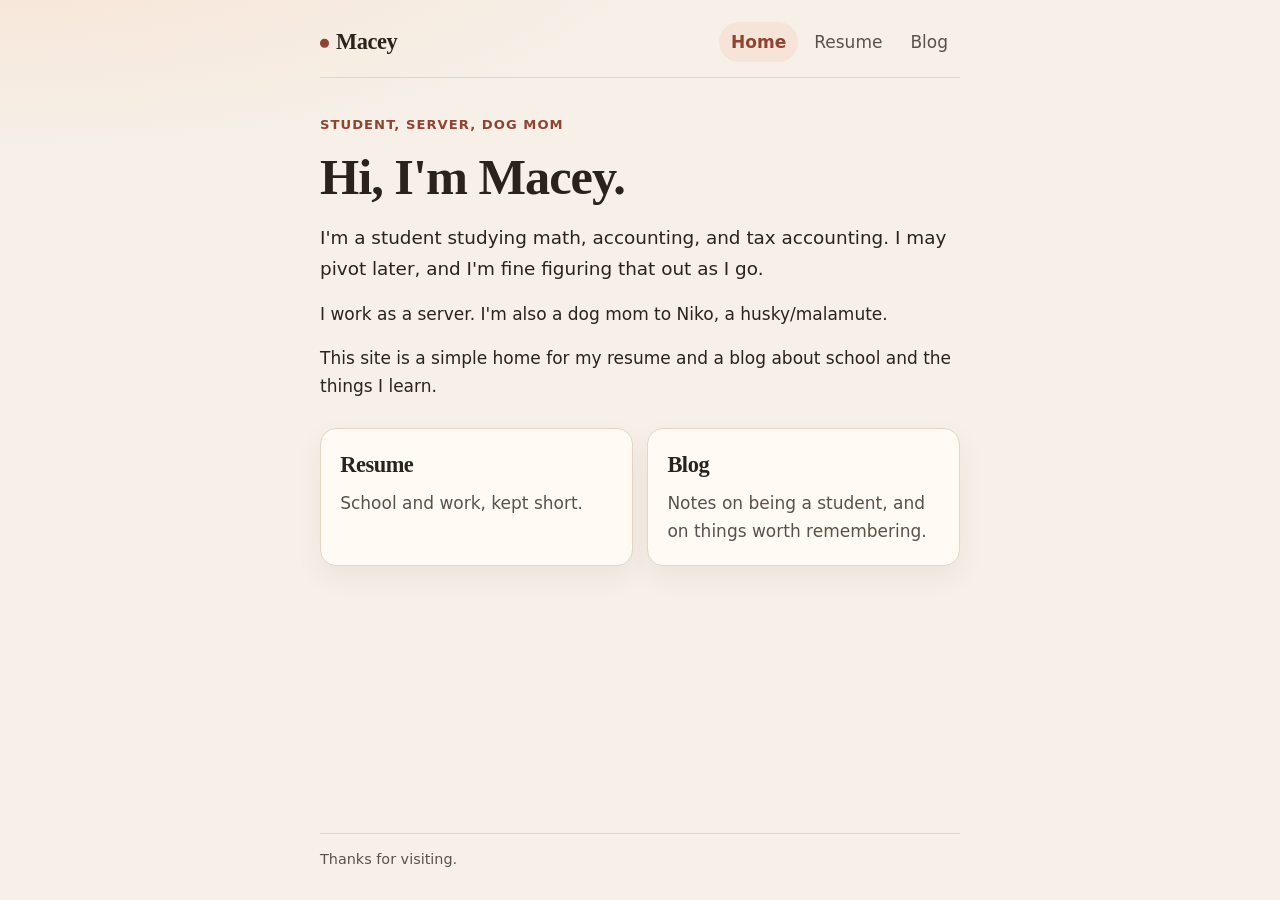
==== index.html @ 6927e155 "Add a simple static personal site Home, resume, and a starter blog post in plain HTML and CSS, plus " ====
<!DOCTYPE html>
<html lang="en">
<head>
  <meta charset="utf-8">
  <meta name="viewport" content="width=device-width, initial-scale=1">
  <title>Macey</title>
  <meta name="description" content="Macey is a student studying math, accounting, and tax accounting. She works as a server and is a dog mom to Niko.">
  <meta name="theme-color" content="#f6f0e8">
  <link rel="icon" href="favicon.svg" type="image/svg+xml">
  <link rel="stylesheet" href="css/styles.css">
</head>
<body>
  <a class="skip-link" href="#main">Skip to content</a>
  <div class="page">
    <header class="site-header">
      <a class="site-name" href="index.html">Macey</a>
      <nav aria-label="Main">
        <a href="index.html" aria-current="page">Home</a>
        <a href="resume.html">Resume</a>
        <a href="blog/index.html">Blog</a>
      </nav>
    </header>

    <main id="main">
      <p class="kicker">Student, server, dog mom</p>
      <h1>Hi, I'm Macey.</h1>
      <p class="lede">I'm a student studying math, accounting, and tax accounting. I may pivot later, and I'm fine figuring that out as I go.</p>
      <p>I work as a server. I'm also a dog mom to Niko, a husky/malamute.</p>
      <p>This site is a simple home for my resume and a blog about school and the things I learn.</p>

      <div class="cards">
        <a class="card" href="resume.html">
          <strong>Resume</strong>
          <span>School and work, kept short.</span>
        </a>
        <a class="card" href="blog/index.html">
          <strong>Blog</strong>
          <span>Notes on being a student, and on things worth remembering.</span>
        </a>
      </div>
    </main>

    <footer class="site-footer">
      <p>Thanks for visiting.</p>
    </footer>
  </div>
</body>
</html>
---- css/styles.css ----
/*
  Macey's site styles.
  Change the colors and fonts in :root to restyle the whole site.
*/

:root {
  --bg: #f6f0e8;
  --surface: #fffaf4;
  --ink: #2a231c;
  --muted: #5c5148;
  --line: #e4d5c5;
  --accent: #8f4330;
  --accent-hover: #6f3324;
  --accent-soft: #f6e4d8;
  --shadow: 0 12px 28px rgba(74, 44, 26, 0.06);
  --radius: 16px;
  --serif: "Iowan Old Style", "Palatino Linotype", Palatino, Georgia, "Times New Roman", serif;
  --sans: "Segoe UI", system-ui, -apple-system, BlinkMacSystemFont, Helvetica, Arial, sans-serif;
}

*,
*::before,
*::after {
  box-sizing: border-box;
}

html {
  color-scheme: light;
  scroll-behavior: smooth;
}

body {
  margin: 0;
  min-height: 100vh;
  display: flex;
  flex-direction: column;
  background-color: var(--bg);
  background-image: radial-gradient(ellipse 90% 42% at 0% -8%, #f8e3d4, transparent 60%);
  color: var(--ink);
  font-family: var(--sans);
  font-size: 1.0625rem;
  line-height: 1.65;
}

.skip-link {
  position: absolute;
  left: 0.75rem;
  top: 0.75rem;
  transform: translateY(-150%);
  background: var(--ink);
  color: #fffaf4;
  padding: 0.45rem 0.75rem;
  border-radius: 8px;
  z-index: 2;
}

.skip-link:focus {
  transform: none;
}

.page {
  flex: 1;
  display: flex;
  flex-direction: column;
  width: min(100% - 2rem, 40rem);
  margin-inline: auto;
}

.site-header {
  display: flex;
  flex-wrap: wrap;
  align-items: center;
  justify-content: space-between;
  gap: 0.75rem 1.25rem;
  padding: 1.35rem 0 0.9rem;
  border-bottom: 1px solid var(--line);
}

.site-name {
  font-family: var(--serif);
  font-size: 1.4rem;
  font-weight: 600;
  letter-spacing: -0.02em;
  color: var(--ink);
  text-decoration: none;
}

.site-name::before {
  content: "";
  display: inline-block;
  width: 0.55rem;
  height: 0.55rem;
  margin-right: 0.45rem;
  border-radius: 50%;
  background: var(--accent);
  transform: translateY(-0.08rem);
}

nav {
  display: flex;
  flex-wrap: wrap;
  gap: 0.25rem;
}

nav a {
  color: var(--muted);
  text-decoration: none;
  padding: 0.4rem 0.75rem;
  border-radius: 999px;
}

nav a:hover {
  color: var(--ink);
  background: rgba(143, 67, 48, 0.08);
}

nav a[aria-current="page"] {
  color: var(--accent);
  background: var(--accent-soft);
  font-weight: 600;
}

main {
  flex: 1;
  padding: 2.25rem 0 3.5rem;
}

h1,
h2,
h3 {
  font-family: var(--serif);
  font-weight: 600;
  letter-spacing: -0.02em;
  line-height: 1.2;
}

h1 {
  margin: 0 0 1rem;
  font-size: clamp(2.15rem, 6vw, 3.15rem);
  text-wrap: balance;
}

h2 {
  margin: 2.2rem 0 0.7rem;
  font-size: 1.55rem;
}

.kicker {
  margin: 0 0 0.7rem;
  color: var(--accent);
  font-size: 0.82rem;
  font-weight: 600;
  letter-spacing: 0.08em;
  text-transform: uppercase;
}

.lede {
  margin-top: 0;
  font-size: 1.15rem;
}

p {
  margin: 0 0 1rem;
}

a {
  color: var(--accent);
  text-underline-offset: 0.16em;
}

a:hover {
  color: var(--accent-hover);
}

.cards {
  display: grid;
  gap: 0.9rem;
  margin-top: 1.75rem;
}

.card {
  display: block;
  background: var(--surface);
  border: 1px solid var(--line);
  border-radius: var(--radius);
  padding: 1.15rem 1.2rem 1.25rem;
  color: inherit;
  text-decoration: none;
  box-shadow: var(--shadow);
}

.card strong {
  display: block;
  margin-bottom: 0.3rem;
  font-family: var(--serif);
  font-size: 1.4rem;
  font-weight: 600;
  letter-spacing: -0.02em;
  color: var(--ink);
}

.card span {
  color: var(--muted);
}

.card:hover {
  border-color: #e0b8a4;
}

.card:hover strong {
  color: var(--accent);
}

.job {
  padding: 1rem 0;
  border-top: 1px solid var(--line);
}

.job h3 {
  margin: 0;
  font-size: 1.2rem;
}

.job-place,
.job-dates {
  margin: 0.15rem 0 0;
}

.job-dates {
  color: var(--muted);
  font-size: 0.95rem;
}

.skills {
  margin: 0.25rem 0 0;
  padding-left: 1.2rem;
}

.skills li {
  margin: 0.3rem 0;
  padding-left: 0.2rem;
}

.skills li::marker {
  color: var(--accent);
}

.post-list {
  list-style: none;
  margin: 1.5rem 0 0;
  padding: 0;
}

.post-list li {
  border-top: 1px solid var(--line);
}

.post-list a {
  display: block;
  padding: 1.05rem 0 1.1rem;
  color: inherit;
  text-decoration: none;
}

.post-list time {
  display: block;
  color: var(--muted);
  font-size: 0.85rem;
}

.post-list h2 {
  margin: 0.2rem 0 0.25rem;
  font-size: 1.35rem;
  color: var(--ink);
}

.post-list p {
  margin: 0;
  color: var(--muted);
}

.post-list a:hover h2 {
  color: var(--accent);
}

.back {
  margin: 0 0 1.35rem;
}

.byline {
  margin-top: -0.35rem;
  color: var(--muted);
}

.signoff {
  margin-top: 1.5rem;
  font-family: var(--serif);
}

.site-footer {
  padding: 0.25rem 0 1.75rem;
  color: var(--muted);
  font-size: 0.9rem;
}

.site-footer p {
  margin: 0;
  padding-top: 0.9rem;
  border-top: 1px solid var(--line);
}

:focus-visible {
  outline: 2px solid var(--accent);
  outline-offset: 3px;
}

::selection {
  background: #f0c7b4;
  color: var(--ink);
}

@media (min-width: 640px) {
  .cards {
    grid-template-columns: 1fr 1fr;
  }
}

@media (max-width: 480px) {
  .site-header {
    align-items: flex-start;
  }

  nav a {
    padding: 0.45rem 0.7rem;
  }

  main {
    padding-top: 1.75rem;
  }
}

@media (prefers-reduced-motion: reduce) {
  html {
    scroll-behavior: auto;
  }
}

@media print {
  body {
    background: #fff;
    color: #000;
  }

  .skip-link,
  nav,
  .site-footer,
  .back,
  .cards {
    display: none;
  }

  .page {
    width: auto;
    margin: 0;
  }

  a {
    color: inherit;
    text-decoration: none;
  }
}
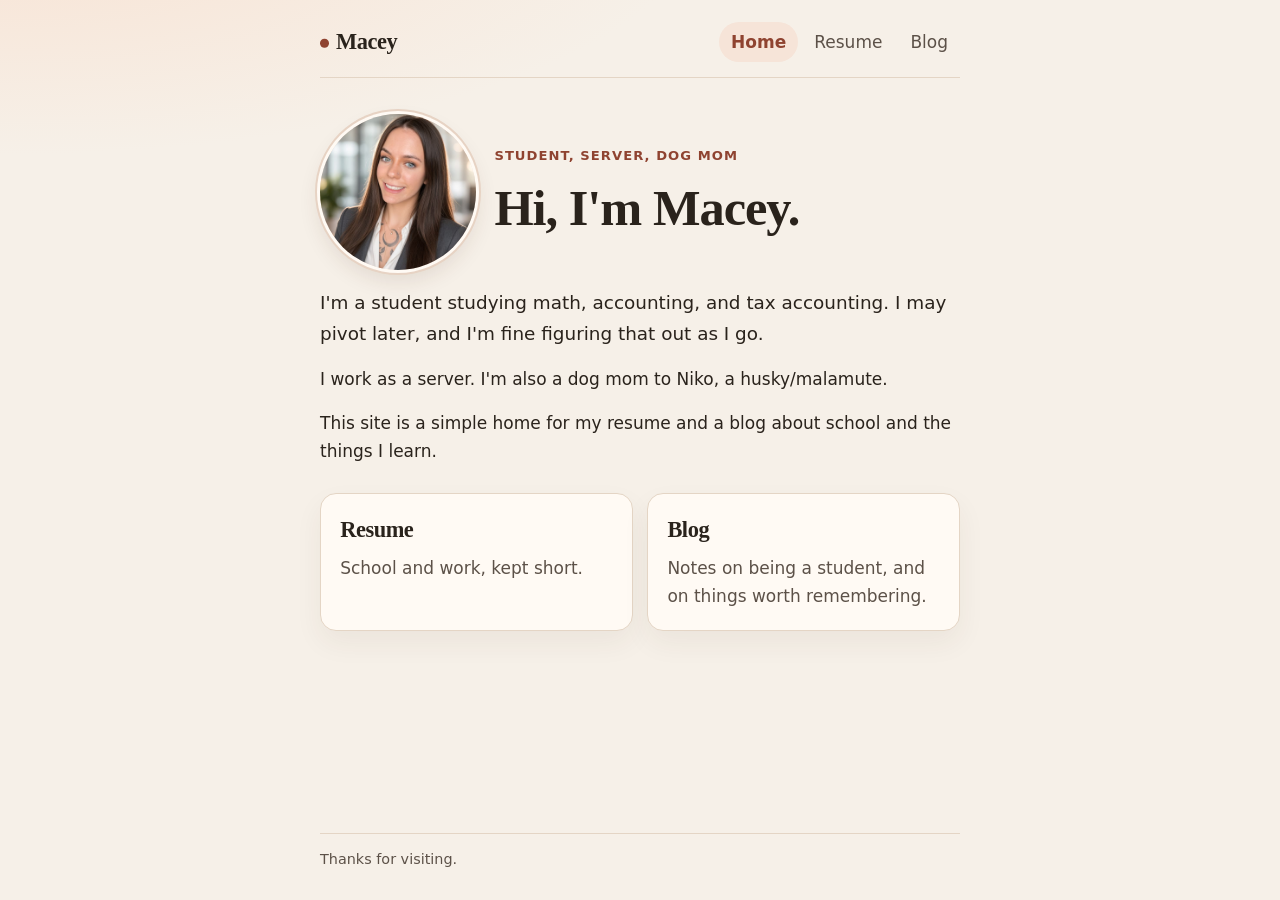
==== commit 3007ca68: "Add Macey's headshot to the home page and resume Save a smaller JPEG with no photo metadata, and sho" ====
--- a/index.html
+++ b/index.html
@@ -22,8 +22,13 @@
     </header>
 
     <main id="main">
-      <p class="kicker">Student, server, dog mom</p>
-      <h1>Hi, I'm Macey.</h1>
+      <div class="intro">
+        <img class="headshot" src="images/headshot.jpg" width="720" height="894" alt="Photo of Macey">
+        <div>
+          <p class="kicker">Student, server, dog mom</p>
+          <h1>Hi, I'm Macey.</h1>
+        </div>
+      </div>
       <p class="lede">I'm a student studying math, accounting, and tax accounting. I may pivot later, and I'm fine figuring that out as I go.</p>
       <p>I work as a server. I'm also a dog mom to Niko, a husky/malamute.</p>
       <p>This site is a simple home for my resume and a blog about school and the things I learn.</p>
--- a/css/styles.css
+++ b/css/styles.css
@@ -159,6 +159,51 @@
   font-size: 1.15rem;
 }
 
+.intro,
+.resume-intro {
+  display: flex;
+  align-items: center;
+  gap: 1.15rem;
+}
+
+.intro {
+  margin-bottom: 1.15rem;
+}
+
+.resume-intro {
+  margin-bottom: 0.35rem;
+}
+
+.intro h1,
+.resume-intro h1,
+.resume-intro .lede {
+  margin-bottom: 0;
+}
+
+/* Round crop. The lower percentage keeps the face in frame on a tall photo. */
+.headshot {
+  flex: none;
+  width: 9.75rem;
+  height: 9.75rem;
+  border-radius: 50%;
+  object-fit: cover;
+  object-position: center 22%;
+  background: var(--accent-soft);
+  box-shadow:
+    0 0 0 3px var(--surface),
+    0 0 0 5px #e7d3c4,
+    0 10px 22px rgba(74, 44, 26, 0.12);
+}
+
+.headshot-small {
+  width: 4.6rem;
+  height: 4.6rem;
+  box-shadow:
+    0 0 0 2px var(--surface),
+    0 0 0 4px #e7d3c4,
+    0 6px 14px rgba(74, 44, 26, 0.1);
+}
+
 p {
   margin: 0 0 1rem;
 }
@@ -337,6 +382,20 @@
   main {
     padding-top: 1.75rem;
   }
+
+  .intro {
+    align-items: flex-start;
+  }
+
+  .headshot {
+    width: 6.75rem;
+    height: 6.75rem;
+  }
+
+  .headshot-small {
+    width: 3.75rem;
+    height: 3.75rem;
+  }
 }
 
 @media (prefers-reduced-motion: reduce) {
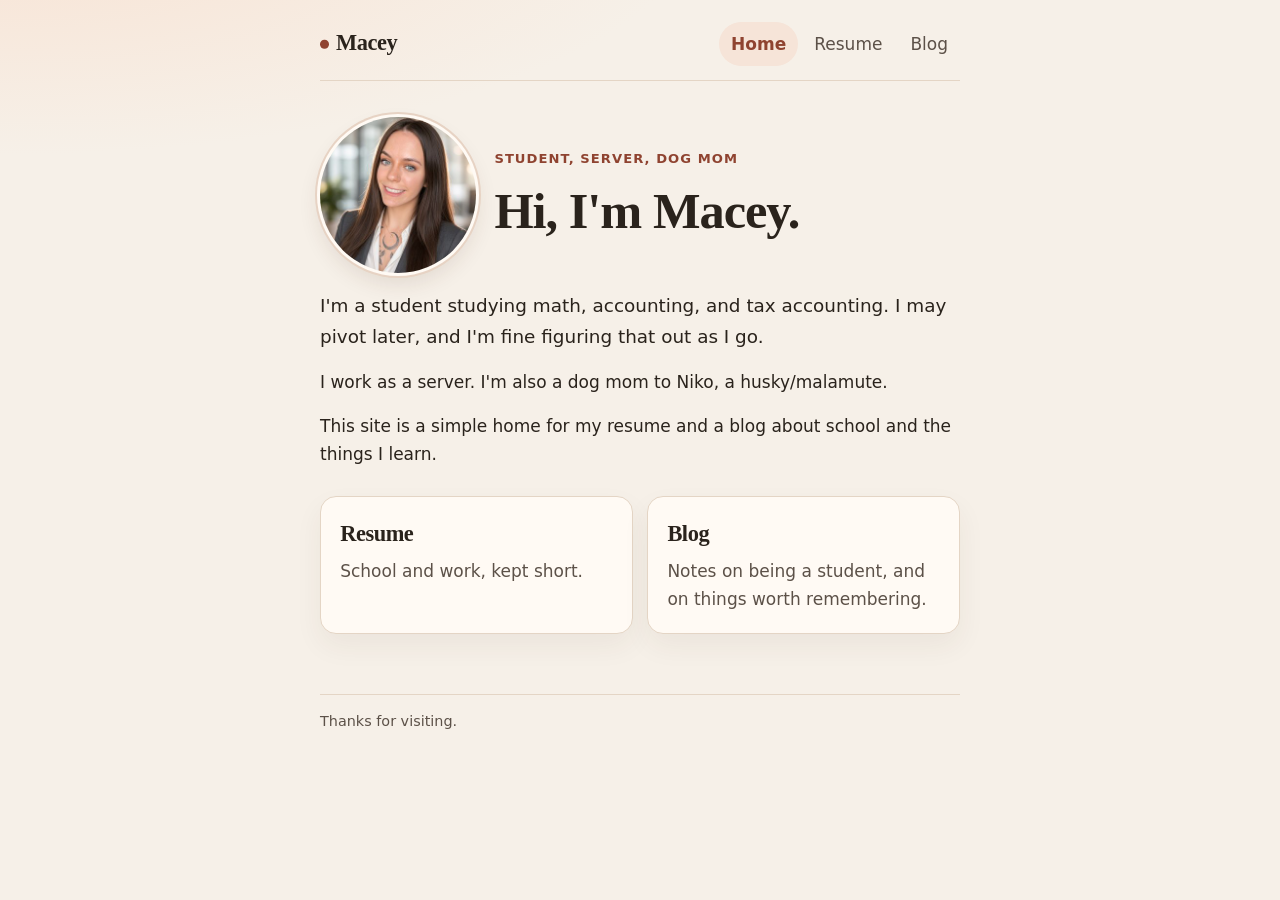
==== commit a970416b: "Update index.html" ====
--- a/index.html
+++ b/index.html
@@ -2,12 +2,24 @@
 <html lang="en">
 <head>
   <meta charset="utf-8">
+<meta name="robots" content="noindex, nofollow">
+
   <meta name="viewport" content="width=device-width, initial-scale=1">
-  <title>Macey</title>
+  <title>Macey Kirkman</title>
   <meta name="description" content="Macey is a student studying math, accounting, and tax accounting. She works as a server and is a dog mom to Niko.">
   <meta name="theme-color" content="#f6f0e8">
+  <meta property="og:title" content="Macey Kirkman">
+  <meta property="og:description" content="Macey is a student studying math, accounting, and tax accounting. She works as a server and is a dog mom to Niko.">
+  <meta property="og:type" content="website">
+  <meta property="og:url" content="https://maceface13.github.io/">
+  <meta property="og:image" content="https://maceface13.github.io/images/headshot.jpg">
+  <meta property="og:image:width" content="320">
+  <meta property="og:image:height" content="320">
+  <link rel="stylesheet" href="css/styles.css">
   <link rel="icon" href="favicon.svg" type="image/svg+xml">
-  <link rel="stylesheet" href="css/styles.css">
+  <link rel="icon" href="favicon-32.png" type="image/png" sizes="32x32">
+  <link rel="apple-touch-icon" href="apple-touch-icon.png">
+
 </head>
 <body>
   <a class="skip-link" href="#main">Skip to content</a>
@@ -23,7 +35,7 @@
 
     <main id="main">
       <div class="intro">
-        <img class="headshot" src="images/headshot.jpg" width="720" height="894" alt="Photo of Macey">
+        <img class="headshot" src="images/headshot.jpg" width="320" height="320" alt="Photo of Macey">
         <div>
           <p class="kicker">Student, server, dog mom</p>
           <h1>Hi, I'm Macey.</h1>
--- a/css/styles.css
+++ b/css/styles.css
@@ -32,8 +32,6 @@
 body {
   margin: 0;
   min-height: 100vh;
-  display: flex;
-  flex-direction: column;
   background-color: var(--bg);
   background-image: radial-gradient(ellipse 90% 42% at 0% -8%, #f8e3d4, transparent 60%);
   color: var(--ink);
@@ -59,9 +57,6 @@
 }
 
 .page {
-  flex: 1;
-  display: flex;
-  flex-direction: column;
   width: min(100% - 2rem, 40rem);
   margin-inline: auto;
 }
@@ -103,6 +98,10 @@
 }
 
 nav a {
+  display: inline-flex;
+  align-items: center;
+  justify-content: center;
+  min-height: 44px;
   color: var(--muted);
   text-decoration: none;
   padding: 0.4rem 0.75rem;
@@ -121,7 +120,6 @@
 }
 
 main {
-  flex: 1;
   padding: 2.25rem 0 3.5rem;
 }
 
@@ -187,7 +185,7 @@
   height: 9.75rem;
   border-radius: 50%;
   object-fit: cover;
-  object-position: center 22%;
+  object-position: center;
   background: var(--accent-soft);
   box-shadow:
     0 0 0 3px var(--surface),
@@ -202,6 +200,26 @@
     0 0 0 2px var(--surface),
     0 0 0 4px #e7d3c4,
     0 6px 14px rgba(74, 44, 26, 0.1);
+}
+
+/* Smaller circle for the blog header and post byline. */
+.headshot.headshot-thumb {
+  width: 3.15rem;
+  height: 3.15rem;
+  box-shadow:
+    0 0 0 2px var(--surface),
+    0 0 0 3px #e7d3c4;
+}
+
+.blog-intro {
+  display: flex;
+  align-items: center;
+  gap: 0.85rem;
+  margin-bottom: 0.85rem;
+}
+
+.blog-intro h1 {
+  margin: 0;
 }
 
 p {
@@ -292,19 +310,34 @@
 
 .post-list {
   list-style: none;
+  display: grid;
+  gap: 0.9rem;
   margin: 1.5rem 0 0;
   padding: 0;
 }
 
-.post-list li {
-  border-top: 1px solid var(--line);
-}
-
-.post-list a {
+.post-card {
   display: block;
-  padding: 1.05rem 0 1.1rem;
+  background: var(--surface);
+  border: 1px solid var(--line);
+  border-radius: var(--radius);
+  padding: 1.1rem 1.2rem 1.15rem;
   color: inherit;
   text-decoration: none;
+  box-shadow: var(--shadow);
+  cursor: pointer;
+  transition: transform 0.18s ease, border-color 0.18s ease, box-shadow 0.18s ease;
+}
+
+.post-card:hover {
+  border-color: #e0b8a4;
+  transform: translateY(-3px);
+  box-shadow: 0 16px 30px rgba(74, 44, 26, 0.1);
+}
+
+.post-card:focus-visible {
+  outline: 2px solid var(--accent);
+  outline-offset: 3px;
 }
 
 .post-list time {
@@ -314,9 +347,16 @@
 }
 
 .post-list h2 {
-  margin: 0.2rem 0 0.25rem;
+  margin: 0.25rem 0 0.35rem;
   font-size: 1.35rem;
-  color: var(--ink);
+  color: var(--accent);
+  text-decoration: underline;
+  text-decoration-thickness: 1px;
+  text-underline-offset: 0.16em;
+}
+
+.post-card:hover h2 {
+  color: var(--accent-hover);
 }
 
 .post-list p {
@@ -324,8 +364,16 @@
   color: var(--muted);
 }
 
-.post-list a:hover h2 {
+.read-more {
+  display: inline-block;
+  margin-top: 0.85rem;
   color: var(--accent);
+  font-weight: 600;
+  font-size: 0.95rem;
+}
+
+.post-card:hover .read-more {
+  color: var(--accent-hover);
 }
 
 .back {
@@ -333,8 +381,21 @@
 }
 
 .byline {
-  margin-top: -0.35rem;
-  color: var(--muted);
+  display: flex;
+  flex-wrap: wrap;
+  align-items: center;
+  gap: 0.45rem 0.65rem;
+  margin: 0.15rem 0 1.35rem;
+  color: var(--muted);
+}
+
+.byline-name {
+  color: var(--ink);
+  font-weight: 600;
+}
+
+.byline time::before {
+  content: "· ";
 }
 
 .signoff {
@@ -402,25 +463,341 @@
   html {
     scroll-behavior: auto;
   }
+
+  .post-card {
+    transition: none;
+  }
+
+  .post-card:hover {
+    transform: none;
+  }
+}
+
+
+
+/* Resume page */
+.page:has(.resume) {
+  width: min(100% - 2rem, 48rem);
+}
+
+
+.draft-badge {
+  display: inline-block;
+  max-width: 100%;
+  margin: 0 0 0.75rem;
+  padding: 0.28rem 0.75rem;
+  border: 1px solid var(--line);
+  border-radius: 999px;
+  background: var(--accent-soft);
+  color: var(--muted);
+  font-size: 0.88rem;
+  font-weight: 600;
+  line-height: 1.4;
+}
+
+.resume-top {
+  display: flex;
+  flex-wrap: wrap;
+  align-items: flex-start;
+  justify-content: space-between;
+  gap: 0.85rem 1.25rem;
+  margin-bottom: 0.35rem;
+}
+
+.resume-top h1 {
+  margin: 0 0 0.35rem;
+}
+
+.resume-contact {
+  display: flex;
+  flex-wrap: wrap;
+  align-items: baseline;
+  gap: 0.15rem 0.55rem;
+  margin: 0;
+  color: var(--muted);
+}
+
+.resume-contact .sep {
+  color: var(--muted);
+}
+
+.btn,
+.resume .download-btn {
+  flex: none;
+  display: inline-flex;
+  align-items: center;
+  justify-content: center;
+  min-height: 44px;
+  margin-top: 0.35rem;
+  padding: 0.55rem 1.05rem;
+  border-radius: 999px;
+  background: var(--accent);
+  color: #fffaf4;
+  font-weight: 600;
+  font-size: 0.95rem;
+  line-height: 1.2;
+  text-decoration: none;
+}
+
+.btn:hover,
+.resume .download-btn:hover {
+  background: var(--accent-hover);
+  color: #fffaf4;
+}
+
+.resume section h2 {
+  border-bottom: 1px solid var(--line);
+  padding-bottom: 0.35rem;
+}
+
+h3.resume-role,
+.resume-role {
+  margin: 1rem 0 0.15rem;
+  font-family: var(--serif);
+  font-size: 1.15rem;
+  font-weight: 600;
+  letter-spacing: normal;
+  line-height: 1.3;
+}
+
+.resume-org {
+  display: grid;
+  grid-template-columns: minmax(0, 1fr) auto;
+  align-items: start;
+  gap: 0.15rem 1.25rem;
+  margin: 0 0 0.4rem;
+  color: var(--muted);
+  font-style: italic;
+}
+
+.resume-org .dates {
+  color: var(--muted);
+  text-align: right;
+}
+
+.resume-org .loc::before {
+  content: " | ";
+}
+
+.resume ul {
+  margin: 0.15rem 0 0.65rem;
+  padding-left: 1.2rem;
+}
+
+.resume li {
+  margin: 0.2rem 0;
+}
+
+.resume li::marker {
+  color: var(--accent);
+}
+
+.skill-chips {
+  display: flex;
+  flex-wrap: wrap;
+  gap: 0.4rem 0.45rem;
+  margin: 0.15rem 0 0;
+  padding: 0;
+  list-style: none;
+}
+
+.skill-chips li {
+  margin: 0;
+  padding: 0.3rem 0.7rem;
+  border-radius: 999px;
+  background: var(--accent-soft);
+  color: var(--ink);
+  font-size: 0.92rem;
+  line-height: 1.35;
+}
+
+.skill-chips li::marker {
+  content: none;
+}
+
+.resume-earlier {
+  margin: 0.35rem 0 0.55rem;
+}
+
+.resume-courses {
+  margin: -0.15rem 0 0.55rem;
+  color: var(--ink);
+}
+
+.resume-job {
+  break-inside: avoid;
+  page-break-inside: avoid;
+}
+
+@media (max-width: 480px) {
+  .resume-org {
+    grid-template-columns: 1fr;
+    gap: 0.1rem;
+  }
+
+  .resume-org .dates {
+    text-align: left;
+  }
+
+  .resume-org .loc {
+    display: block;
+  }
+
+  .resume-org .loc::before {
+    content: none;
+  }
+
+  .resume-contact {
+    flex-direction: column;
+    gap: 0.1rem;
+  }
+
+  .resume-contact .sep {
+    display: none;
+  }
+
+  .resume .download-btn {
+    margin-top: 0.15rem;
+    padding: 0.6rem 1.1rem;
+  }
+
+  .draft-badge {
+    display: block;
+    width: fit-content;
+    max-width: 100%;
+    box-sizing: border-box;
+    border-radius: 10px;
+    padding: 0.4rem 0.75rem;
+    font-size: 0.92rem;
+    line-height: 1.45;
+  }
 }
 
 @media print {
+  @page {
+    size: letter;
+    margin: 0.45in;
+  }
+
+  html {
+    font-size: 10pt;
+  }
+
   body {
     background: #fff;
+    background-image: none;
     color: #000;
+    min-height: auto;
+    height: auto;
+    display: block;
+    font-size: 10pt;
+    line-height: 1.25;
+  }
+
+  .page,
+  .page:has(.resume) {
+    width: auto;
+    max-width: none;
+    margin: 0;
+    min-height: auto;
+    height: auto;
+    display: block;
+  }
+
+  main {
+    min-height: auto;
+    height: auto;
+    display: block;
+    padding: 0;
   }
 
   .skip-link,
-  nav,
+  .site-header,
   .site-footer,
   .back,
-  .cards {
+  .cards,
+  .btn,
+  .download-btn,
+  .resume .download-btn {
     display: none;
   }
 
-  .page {
-    width: auto;
+  .resume section {
+    break-inside: auto;
+    page-break-inside: auto;
+  }
+
+  .resume-job {
+    break-inside: avoid;
+    page-break-inside: avoid;
+  }
+
+  .resume-courses {
+    margin: 0.05rem 0 0.25rem;
+    font-size: 9.5pt;
+  }
+
+  .resume-earlier {
+    margin: 0.2rem 0 0.15rem;
+  }
+
+  .draft-badge {
+    margin: 0 0 0.2rem;
+    padding: 0.12rem 0.5rem;
+    font-size: 9pt;
+    background: none;
+    border: 1px solid #bbb;
+    color: #333;
+  }
+
+  .resume-top {
+    margin-bottom: 0.15rem;
+  }
+
+  .resume-top h1,
+  .resume h1 {
+    font-size: 20pt;
+    margin: 0 0 0.12rem;
+  }
+
+  .resume section h2 {
+    font-size: 11pt;
+    margin: 0.38rem 0 0.14rem;
+    padding-bottom: 0.08rem;
+  }
+
+  h3.resume-role,
+  .resume-role {
+    font-size: 10.5pt;
+    margin: 0.28rem 0 0.02rem;
+  }
+
+  .resume-org {
+    margin-bottom: 0.15rem;
+  }
+
+  .resume-contact {
     margin: 0;
+  }
+
+  .resume ul {
+    margin: 0.08rem 0 0.28rem;
+  }
+
+  .resume li {
+    margin: 0.05rem 0;
+  }
+
+  .skill-chips {
+    gap: 0.2rem 0.25rem;
+  }
+
+  .skill-chips li {
+    padding: 0.08rem 0.4rem;
+    font-size: 9pt;
+    background: none;
+    border: 1px solid #cbb;
+    color: #000;
   }
 
   a {
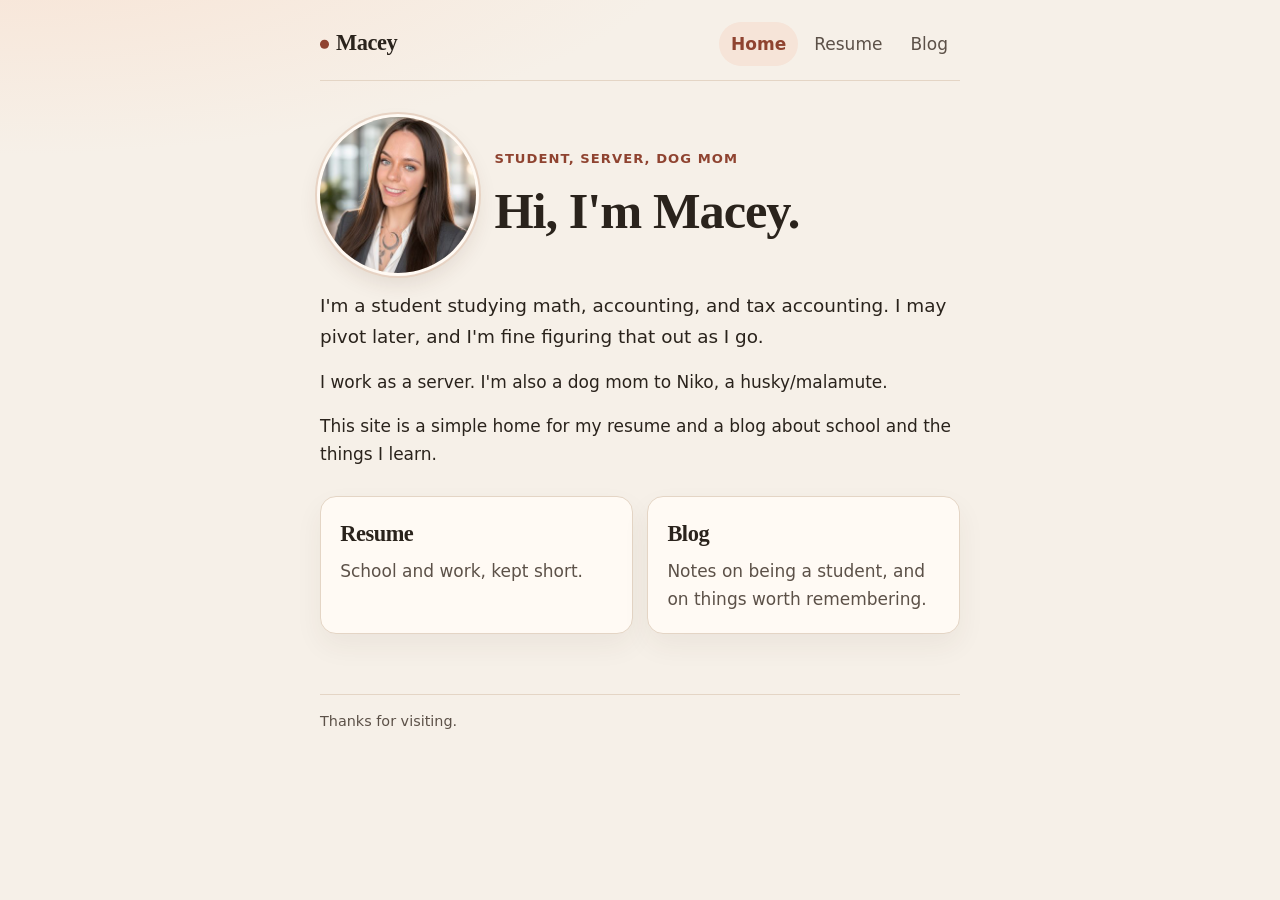
==== commit 2df42d25: "Remove unintended blank line" ====
--- a/index.html
+++ b/index.html
@@ -3,7 +3,6 @@
 <head>
   <meta charset="utf-8">
 <meta name="robots" content="noindex, nofollow">
-
   <meta name="viewport" content="width=device-width, initial-scale=1">
   <title>Macey Kirkman</title>
   <meta name="description" content="Macey is a student studying math, accounting, and tax accounting. She works as a server and is a dog mom to Niko.">
